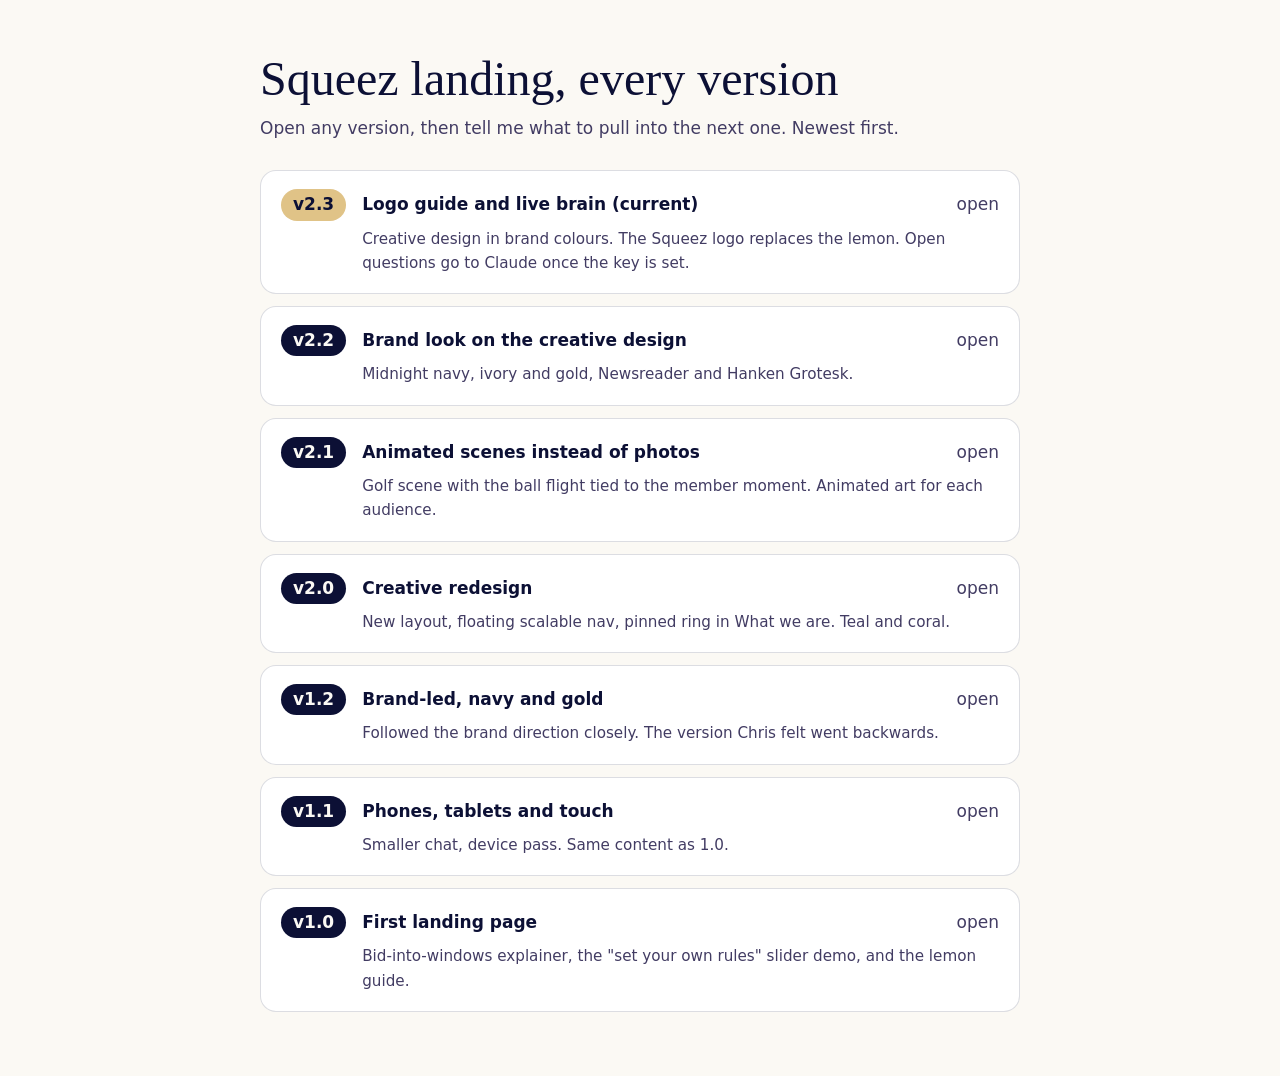
==== versions/index.html @ a3ddcc45 "Add versioned snapshots (v1.0 to v2.3), a versions index and tags" ====
<!doctype html>
<html lang="en"><head><meta charset="utf-8"><meta name="viewport" content="width=device-width,initial-scale=1">
<title>Squeez landing: versions</title>
<style>
:root{--navy:#0C1035;--ivory:#FBF9F4;--gold:#E0C387;--plum:#423C63}
*{box-sizing:border-box}body{margin:0;background:var(--ivory);color:var(--navy);font:17px/1.6 system-ui,-apple-system,"Segoe UI",sans-serif;padding:max(24px,env(safe-area-inset-top)) 16px 64px}
main{max-width:760px;margin:0 auto}h1{font:400 clamp(2rem,6vw,3rem)/1.1 Georgia,serif;margin:.6em 0 .2em}p.l{color:var(--plum);margin:0 0 28px}
ol{list-style:none;margin:0;padding:0;display:grid;gap:12px}
a.v{display:grid;grid-template-columns:auto 1fr auto;gap:6px 16px;align-items:baseline;padding:18px 20px;background:#fff;border:1px solid rgba(12,16,53,.14);border-radius:16px;color:inherit;text-decoration:none;transition:transform .2s,border-color .2s}
a.v:hover,a.v:focus-visible{transform:translateY(-2px);border-color:var(--navy);outline:none}
.n{font-weight:700;background:var(--navy);color:var(--ivory);padding:2px 12px;border-radius:99px}.t{font-weight:600}.go{color:var(--plum)}
.d{grid-column:2/4;color:var(--plum);font-size:.95rem}.cur .n{background:var(--gold);color:var(--navy)}
</style></head><body><main>
<h1>Squeez landing, every version</h1>
<p class="l">Open any version, then tell me what to pull into the next one. Newest first.</p>
<ol>
<li><a class="v cur" href="../"><span class="n">v2.3</span><span class="t">Logo guide and live brain (current)</span><span class="go">open</span><span class="d">Creative design in brand colours. The Squeez logo replaces the lemon. Open questions go to Claude once the key is set.</span></a></li>
<li><a class="v" href="v2.2/"><span class="n">v2.2</span><span class="t">Brand look on the creative design</span><span class="go">open</span><span class="d">Midnight navy, ivory and gold, Newsreader and Hanken Grotesk.</span></a></li>
<li><a class="v" href="v2.1/"><span class="n">v2.1</span><span class="t">Animated scenes instead of photos</span><span class="go">open</span><span class="d">Golf scene with the ball flight tied to the member moment. Animated art for each audience.</span></a></li>
<li><a class="v" href="v2.0/"><span class="n">v2.0</span><span class="t">Creative redesign</span><span class="go">open</span><span class="d">New layout, floating scalable nav, pinned ring in What we are. Teal and coral.</span></a></li>
<li><a class="v" href="v1.2/"><span class="n">v1.2</span><span class="t">Brand-led, navy and gold</span><span class="go">open</span><span class="d">Followed the brand direction closely. The version Chris felt went backwards.</span></a></li>
<li><a class="v" href="v1.1/"><span class="n">v1.1</span><span class="t">Phones, tablets and touch</span><span class="go">open</span><span class="d">Smaller chat, device pass. Same content as 1.0.</span></a></li>
<li><a class="v" href="v1.0/"><span class="n">v1.0</span><span class="t">First landing page</span><span class="go">open</span><span class="d">Bid-into-windows explainer, the "set your own rules" slider demo, and the lemon guide.</span></a></li>
</ol></main></body></html>
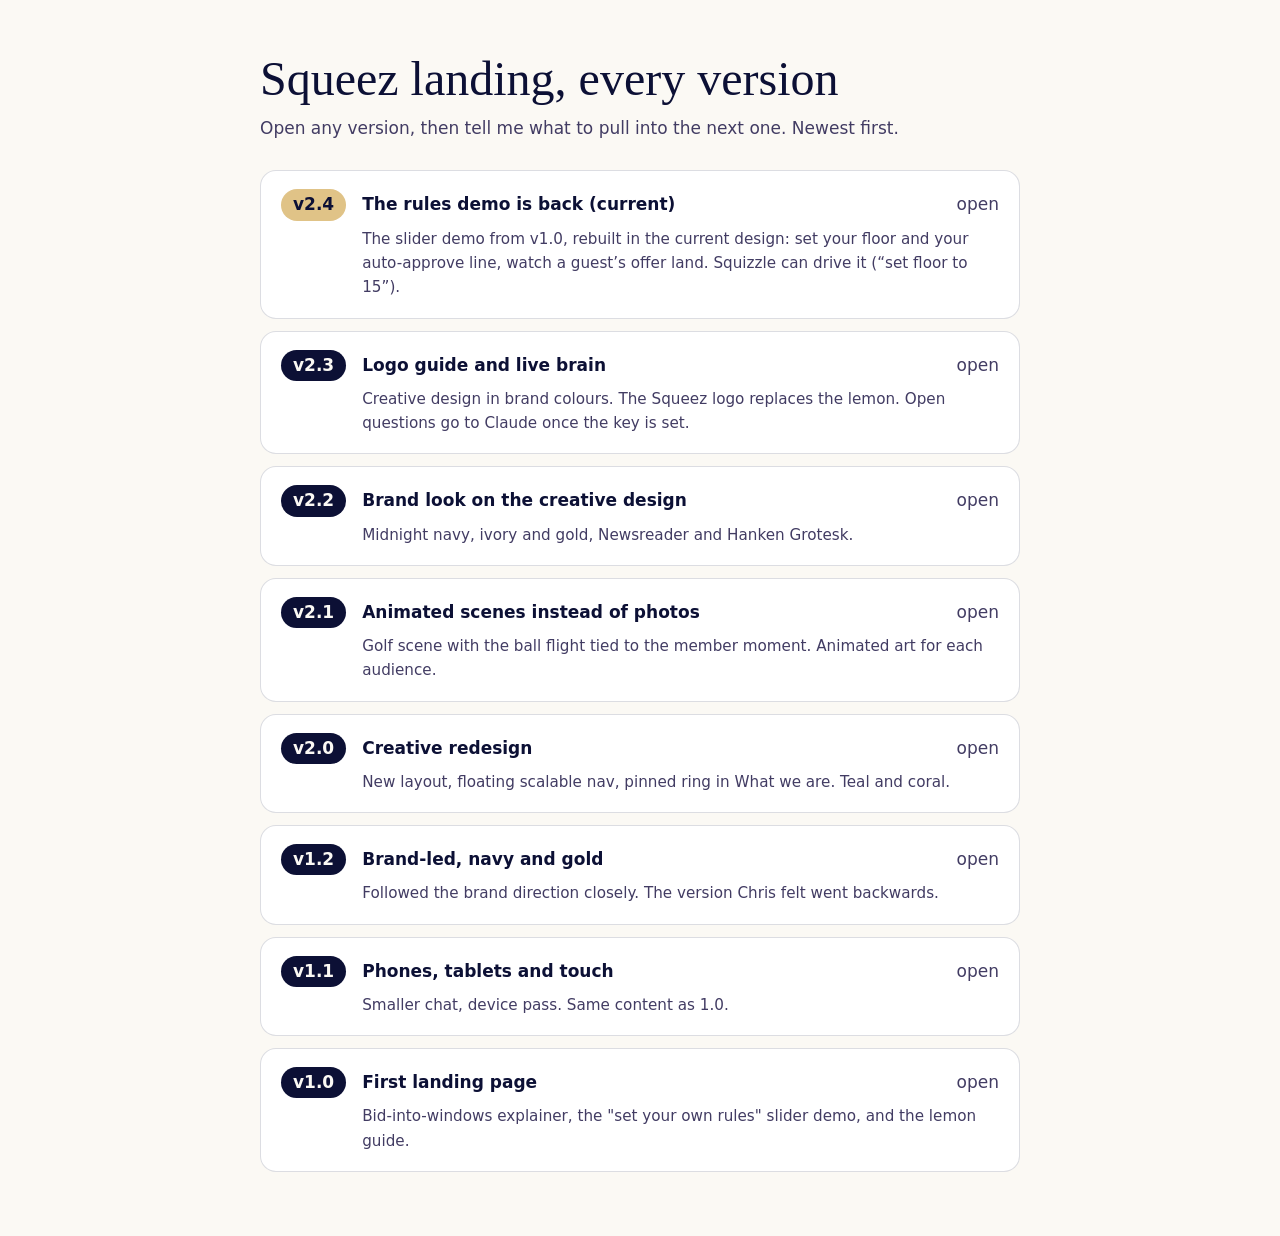
==== commit 6f7a3068: "v2.4: bring the rules demo back; privacy decided per handled turn; nav follows its list" ====
--- a/versions/index.html
+++ b/versions/index.html
@@ -14,7 +14,8 @@
 <h1>Squeez landing, every version</h1>
 <p class="l">Open any version, then tell me what to pull into the next one. Newest first.</p>
 <ol>
-<li><a class="v cur" href="../"><span class="n">v2.3</span><span class="t">Logo guide and live brain (current)</span><span class="go">open</span><span class="d">Creative design in brand colours. The Squeez logo replaces the lemon. Open questions go to Claude once the key is set.</span></a></li>
+<li><a class="v cur" href="../"><span class="n">v2.4</span><span class="t">The rules demo is back (current)</span><span class="go">open</span><span class="d">The slider demo from v1.0, rebuilt in the current design: set your floor and your auto-approve line, watch a guest’s offer land. Squizzle can drive it (&ldquo;set floor to 15&rdquo;).</span></a></li>
+<li><a class="v" href="v2.3/"><span class="n">v2.3</span><span class="t">Logo guide and live brain</span><span class="go">open</span><span class="d">Creative design in brand colours. The Squeez logo replaces the lemon. Open questions go to Claude once the key is set.</span></a></li>
 <li><a class="v" href="v2.2/"><span class="n">v2.2</span><span class="t">Brand look on the creative design</span><span class="go">open</span><span class="d">Midnight navy, ivory and gold, Newsreader and Hanken Grotesk.</span></a></li>
 <li><a class="v" href="v2.1/"><span class="n">v2.1</span><span class="t">Animated scenes instead of photos</span><span class="go">open</span><span class="d">Golf scene with the ball flight tied to the member moment. Animated art for each audience.</span></a></li>
 <li><a class="v" href="v2.0/"><span class="n">v2.0</span><span class="t">Creative redesign</span><span class="go">open</span><span class="d">New layout, floating scalable nav, pinned ring in What we are. Teal and coral.</span></a></li>
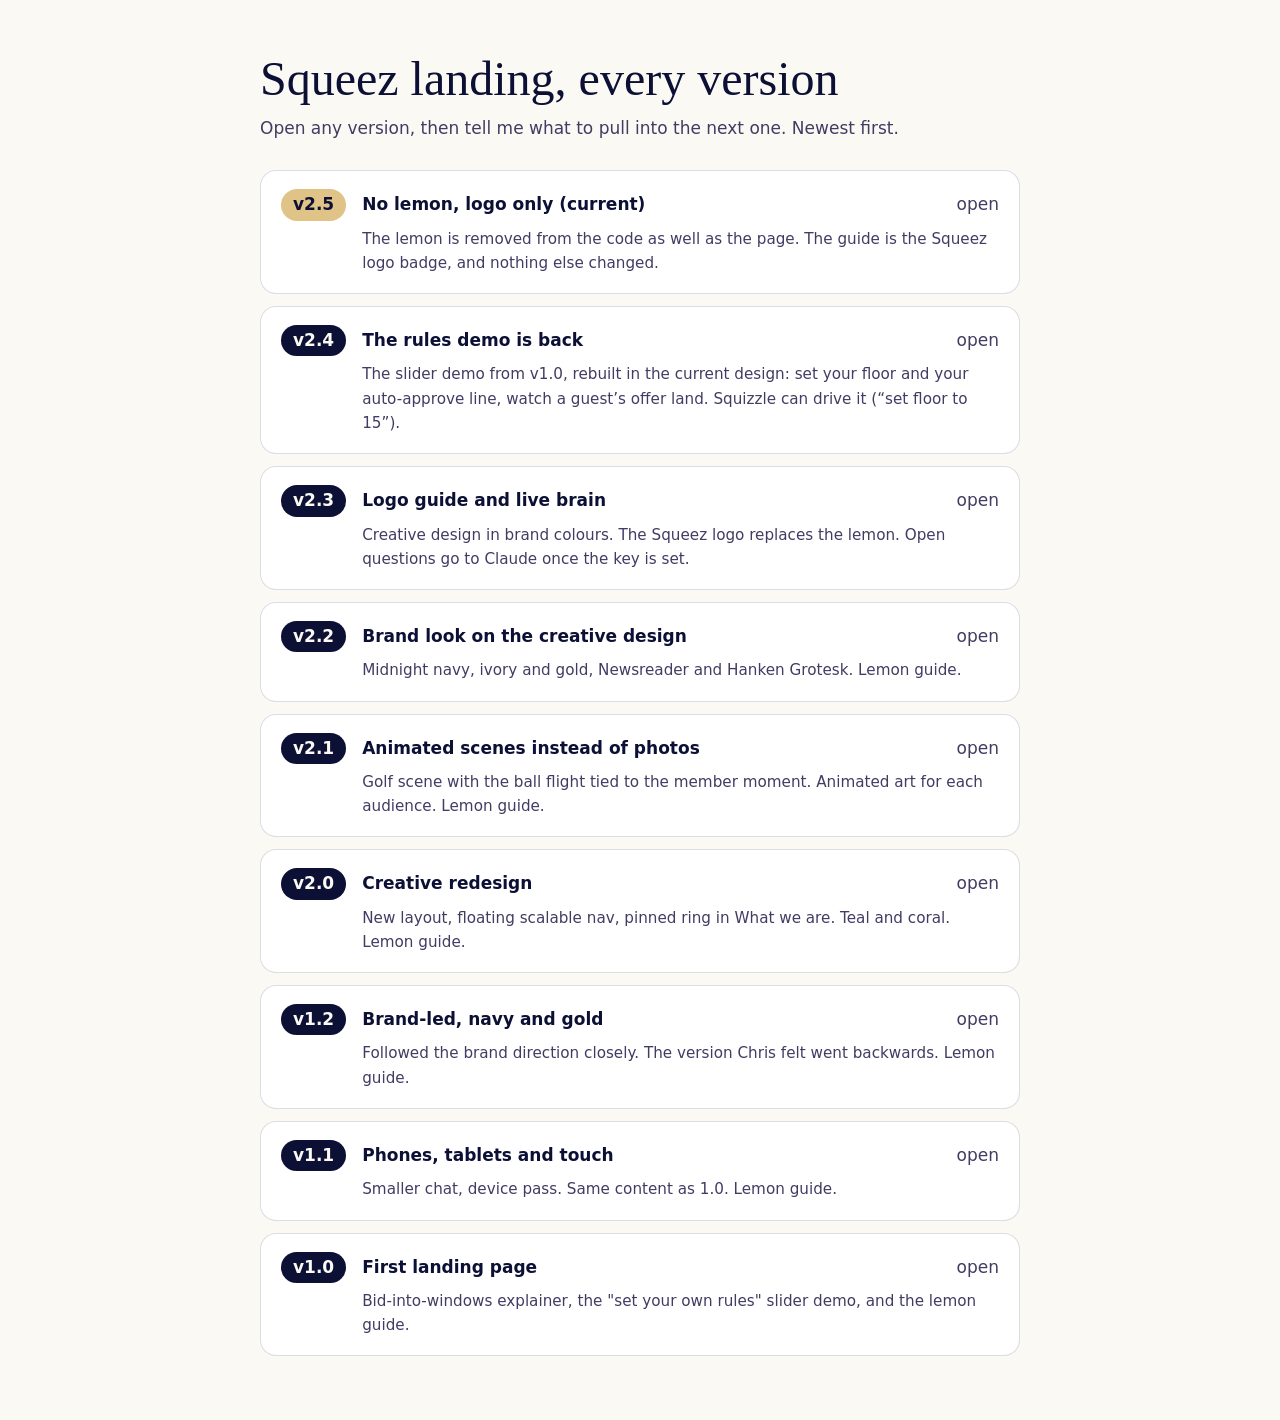
==== commit 37c0b57f: "v2.5: remove the lemon from the code; the guide is the Squeez logo badge" ====
--- a/versions/index.html
+++ b/versions/index.html
@@ -14,12 +14,13 @@
 <h1>Squeez landing, every version</h1>
 <p class="l">Open any version, then tell me what to pull into the next one. Newest first.</p>
 <ol>
-<li><a class="v cur" href="../"><span class="n">v2.4</span><span class="t">The rules demo is back (current)</span><span class="go">open</span><span class="d">The slider demo from v1.0, rebuilt in the current design: set your floor and your auto-approve line, watch a guest’s offer land. Squizzle can drive it (&ldquo;set floor to 15&rdquo;).</span></a></li>
+<li><a class="v cur" href="../"><span class="n">v2.5</span><span class="t">No lemon, logo only (current)</span><span class="go">open</span><span class="d">The lemon is removed from the code as well as the page. The guide is the Squeez logo badge, and nothing else changed.</span></a></li>
+<li><a class="v" href="v2.4/"><span class="n">v2.4</span><span class="t">The rules demo is back</span><span class="go">open</span><span class="d">The slider demo from v1.0, rebuilt in the current design: set your floor and your auto-approve line, watch a guest’s offer land. Squizzle can drive it (&ldquo;set floor to 15&rdquo;).</span></a></li>
 <li><a class="v" href="v2.3/"><span class="n">v2.3</span><span class="t">Logo guide and live brain</span><span class="go">open</span><span class="d">Creative design in brand colours. The Squeez logo replaces the lemon. Open questions go to Claude once the key is set.</span></a></li>
-<li><a class="v" href="v2.2/"><span class="n">v2.2</span><span class="t">Brand look on the creative design</span><span class="go">open</span><span class="d">Midnight navy, ivory and gold, Newsreader and Hanken Grotesk.</span></a></li>
-<li><a class="v" href="v2.1/"><span class="n">v2.1</span><span class="t">Animated scenes instead of photos</span><span class="go">open</span><span class="d">Golf scene with the ball flight tied to the member moment. Animated art for each audience.</span></a></li>
-<li><a class="v" href="v2.0/"><span class="n">v2.0</span><span class="t">Creative redesign</span><span class="go">open</span><span class="d">New layout, floating scalable nav, pinned ring in What we are. Teal and coral.</span></a></li>
-<li><a class="v" href="v1.2/"><span class="n">v1.2</span><span class="t">Brand-led, navy and gold</span><span class="go">open</span><span class="d">Followed the brand direction closely. The version Chris felt went backwards.</span></a></li>
-<li><a class="v" href="v1.1/"><span class="n">v1.1</span><span class="t">Phones, tablets and touch</span><span class="go">open</span><span class="d">Smaller chat, device pass. Same content as 1.0.</span></a></li>
+<li><a class="v" href="v2.2/"><span class="n">v2.2</span><span class="t">Brand look on the creative design</span><span class="go">open</span><span class="d">Midnight navy, ivory and gold, Newsreader and Hanken Grotesk. Lemon guide.</span></a></li>
+<li><a class="v" href="v2.1/"><span class="n">v2.1</span><span class="t">Animated scenes instead of photos</span><span class="go">open</span><span class="d">Golf scene with the ball flight tied to the member moment. Animated art for each audience. Lemon guide.</span></a></li>
+<li><a class="v" href="v2.0/"><span class="n">v2.0</span><span class="t">Creative redesign</span><span class="go">open</span><span class="d">New layout, floating scalable nav, pinned ring in What we are. Teal and coral. Lemon guide.</span></a></li>
+<li><a class="v" href="v1.2/"><span class="n">v1.2</span><span class="t">Brand-led, navy and gold</span><span class="go">open</span><span class="d">Followed the brand direction closely. The version Chris felt went backwards. Lemon guide.</span></a></li>
+<li><a class="v" href="v1.1/"><span class="n">v1.1</span><span class="t">Phones, tablets and touch</span><span class="go">open</span><span class="d">Smaller chat, device pass. Same content as 1.0. Lemon guide.</span></a></li>
 <li><a class="v" href="v1.0/"><span class="n">v1.0</span><span class="t">First landing page</span><span class="go">open</span><span class="d">Bid-into-windows explainer, the "set your own rules" slider demo, and the lemon guide.</span></a></li>
 </ol></main></body></html>
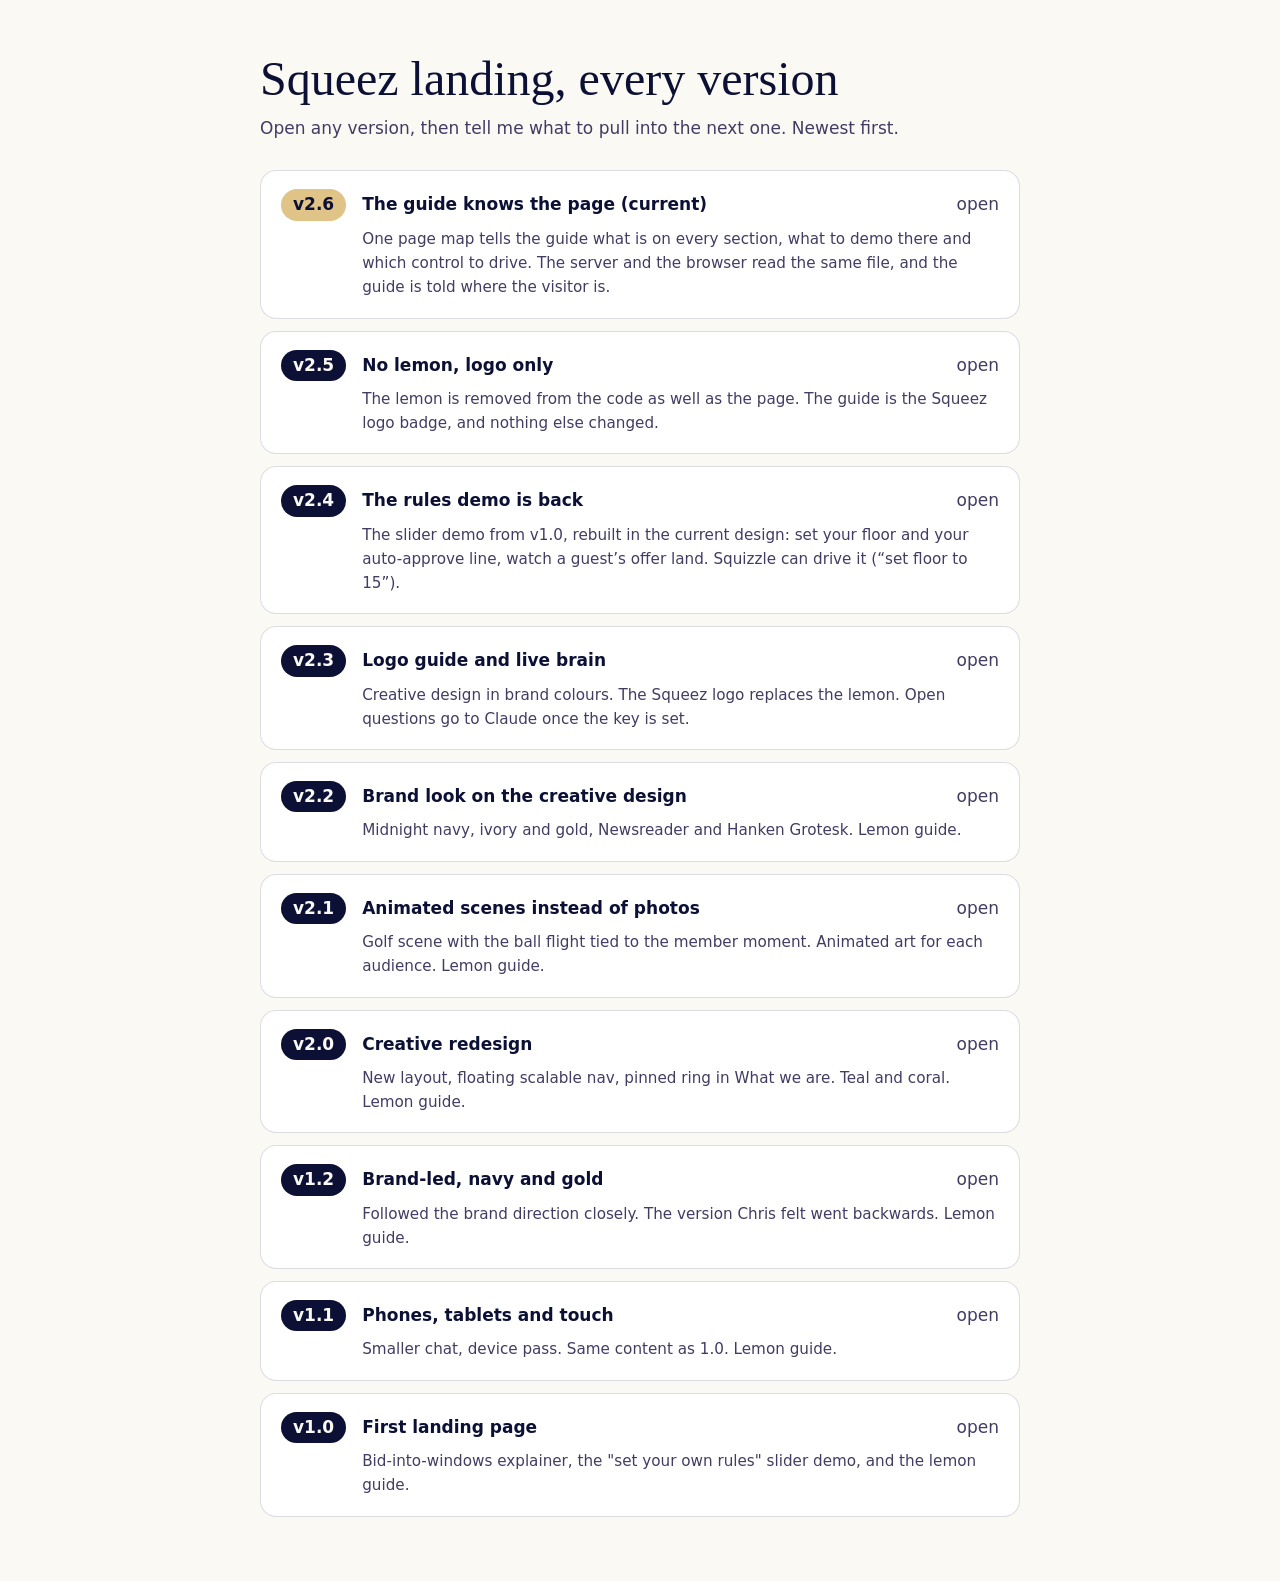
==== commit a17e263c: "v2.6: the guide knows the page Add assets/page-map.json, one map of every section: what is in it, wh" ====
--- a/versions/index.html
+++ b/versions/index.html
@@ -14,7 +14,8 @@
 <h1>Squeez landing, every version</h1>
 <p class="l">Open any version, then tell me what to pull into the next one. Newest first.</p>
 <ol>
-<li><a class="v cur" href="../"><span class="n">v2.5</span><span class="t">No lemon, logo only (current)</span><span class="go">open</span><span class="d">The lemon is removed from the code as well as the page. The guide is the Squeez logo badge, and nothing else changed.</span></a></li>
+<li><a class="v cur" href="../"><span class="n">v2.6</span><span class="t">The guide knows the page (current)</span><span class="go">open</span><span class="d">One page map tells the guide what is on every section, what to demo there and which control to drive. The server and the browser read the same file, and the guide is told where the visitor is.</span></a></li>
+<li><a class="v" href="v2.5/"><span class="n">v2.5</span><span class="t">No lemon, logo only</span><span class="go">open</span><span class="d">The lemon is removed from the code as well as the page. The guide is the Squeez logo badge, and nothing else changed.</span></a></li>
 <li><a class="v" href="v2.4/"><span class="n">v2.4</span><span class="t">The rules demo is back</span><span class="go">open</span><span class="d">The slider demo from v1.0, rebuilt in the current design: set your floor and your auto-approve line, watch a guest’s offer land. Squizzle can drive it (&ldquo;set floor to 15&rdquo;).</span></a></li>
 <li><a class="v" href="v2.3/"><span class="n">v2.3</span><span class="t">Logo guide and live brain</span><span class="go">open</span><span class="d">Creative design in brand colours. The Squeez logo replaces the lemon. Open questions go to Claude once the key is set.</span></a></li>
 <li><a class="v" href="v2.2/"><span class="n">v2.2</span><span class="t">Brand look on the creative design</span><span class="go">open</span><span class="d">Midnight navy, ivory and gold, Newsreader and Hanken Grotesk. Lemon guide.</span></a></li>
